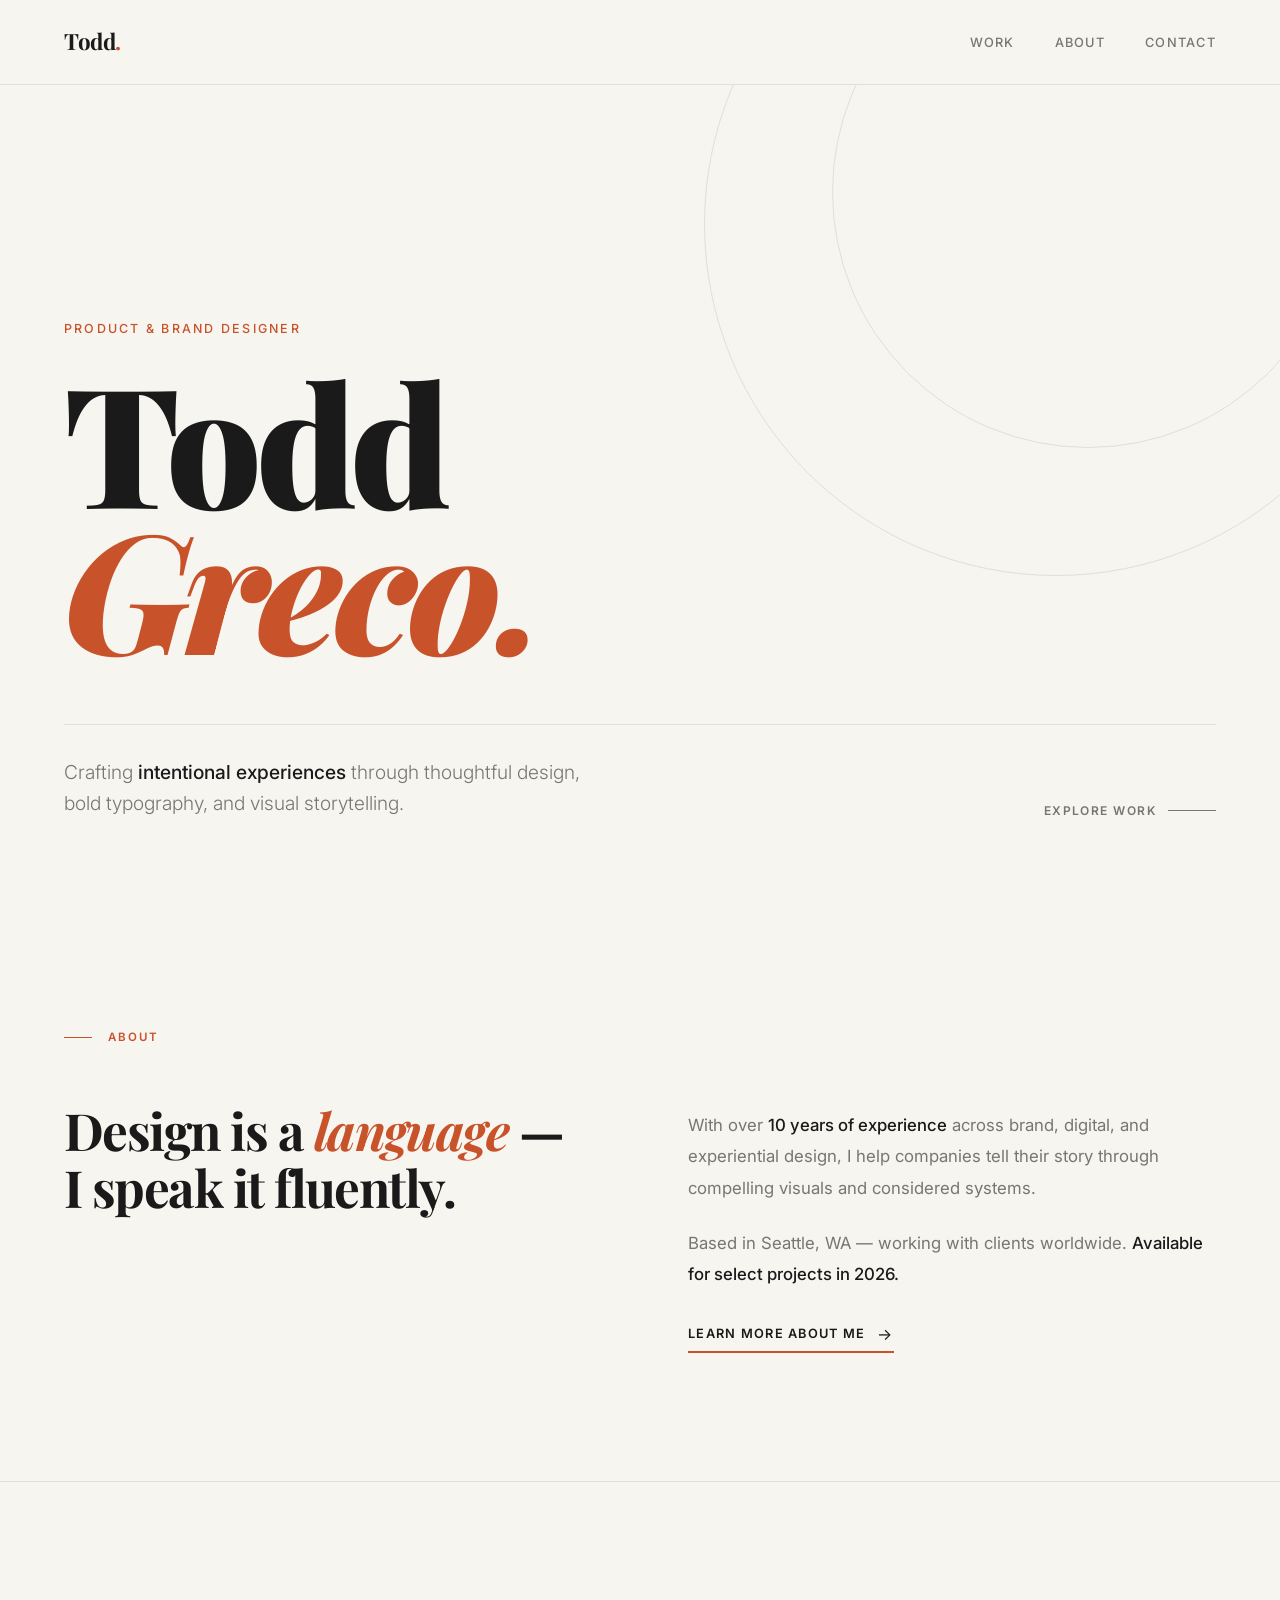
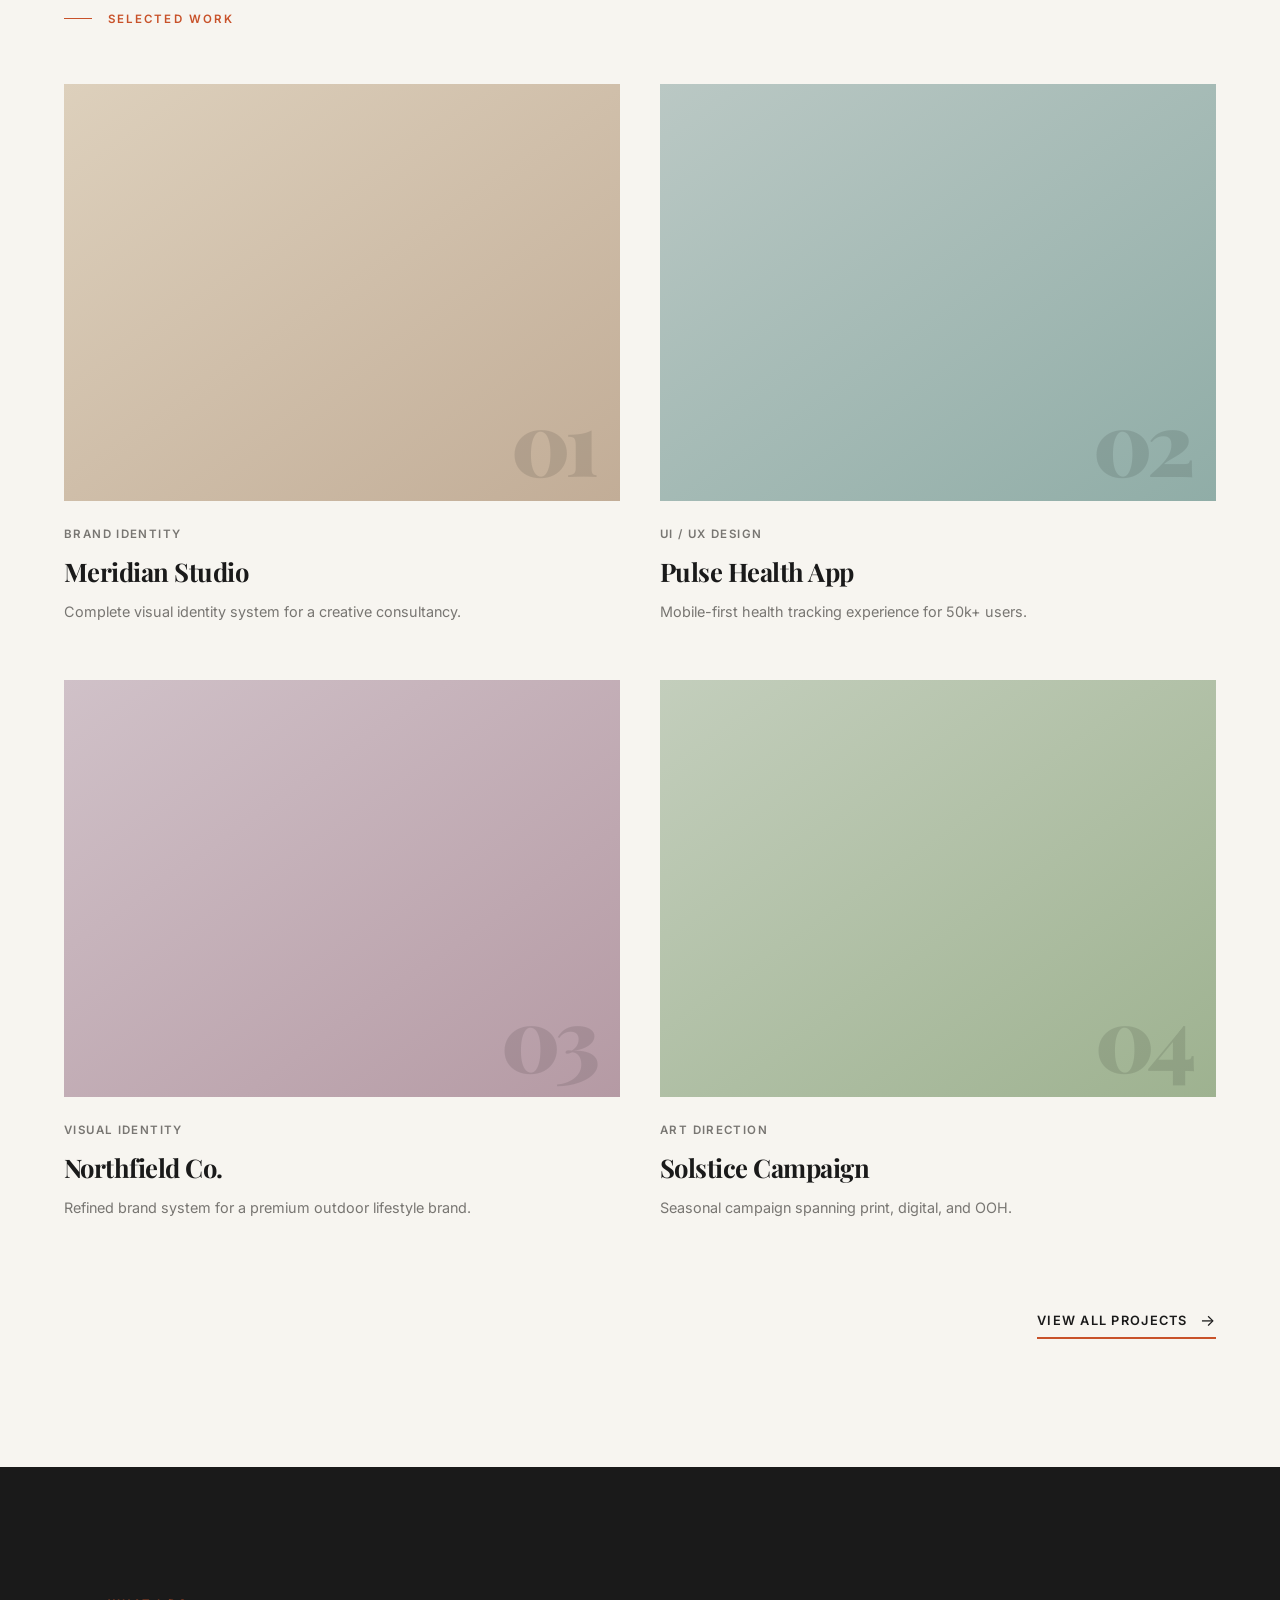
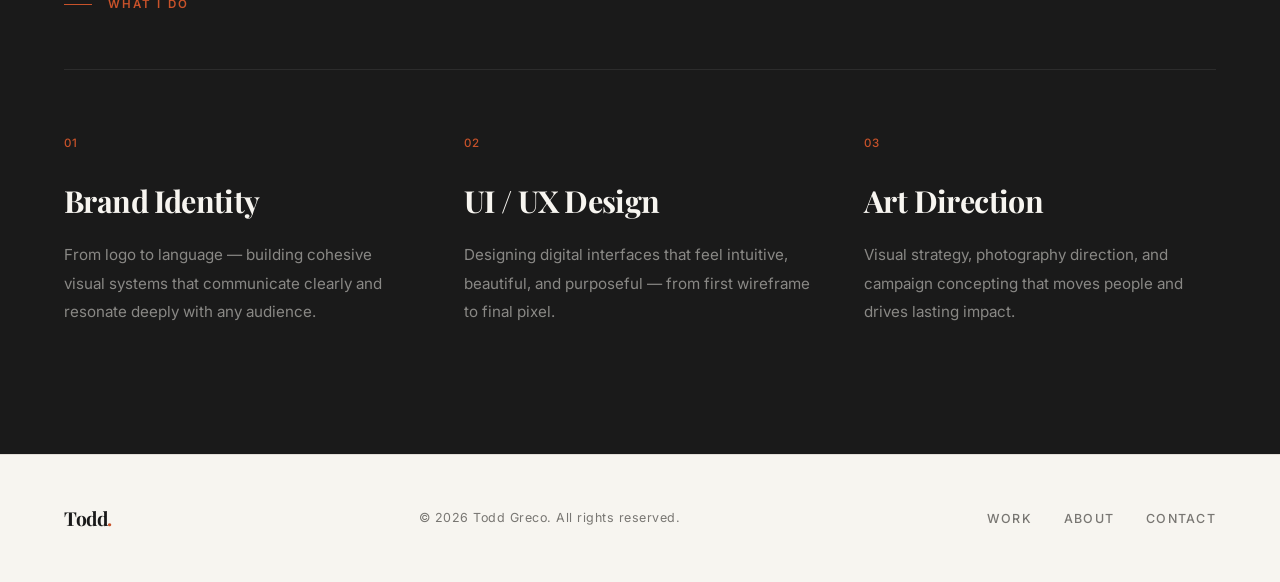
==== index.html @ afa42944 "first commit" ====
<!DOCTYPE html>
<html lang="en">
<head>
  <meta charset="UTF-8">
  <meta name="viewport" content="width=device-width, initial-scale=1.0">
  <title>Todd Greco — Designer</title>
  <link rel="preconnect" href="https://fonts.googleapis.com">
  <link rel="preconnect" href="https://fonts.gstatic.com" crossorigin>
  <link href="https://fonts.googleapis.com/css2?family=Playfair+Display:ital,wght@0,400;0,700;0,900;1,400;1,700&family=Inter:wght@300;400;500;600&display=swap" rel="stylesheet">
  <link rel="stylesheet" href="css/styles.css">
</head>
<body>

  <!-- Navigation -->
  <nav>
    <a href="index.html" class="nav-logo">Todd<span>.</span></a>
    <ul class="nav-links">
      <li><a href="pages/work.html">Work</a></li>
      <li><a href="pages/about.html">About</a></li>
      <li><a href="pages/contact.html">Contact</a></li>
    </ul>
  </nav>

  <!-- Hero -->
  <section class="hero">
    <div class="hero-deco"></div>
    <div class="hero-deco-inner"></div>
    <div class="hero-eyebrow">Product &amp; Brand Designer</div>
    <h1 class="hero-name">
      Todd
      <em>Greco.</em>
    </h1>
    <div class="hero-bottom">
      <p class="hero-tagline">
        Crafting <strong>intentional experiences</strong> through
        thoughtful design, bold typography, and visual storytelling.
      </p>
      <a href="#work" class="hero-scroll">Explore work</a>
    </div>
  </section>

  <!-- About Teaser -->
  <section>
    <span class="section-label">About</span>
    <div class="intro-section">
      <h2 class="intro-heading">
        Design is a <em>language</em> —<br>I speak it fluently.
      </h2>
      <div class="intro-body">
        <p>
          With over <strong>10 years of experience</strong> across brand, digital, and
          experiential design, I help companies tell their story through compelling
          visuals and considered systems.
        </p>
        <p>
          Based in Seattle, WA — working with clients worldwide.
          <strong>Available for select projects in 2026.</strong>
        </p>
        <a href="pages/about.html" class="btn">Learn more about me</a>
      </div>
    </div>
  </section>

  <!-- Selected Work -->
  <section id="work" class="work-section">
    <span class="section-label">Selected Work</span>
    <div class="work-grid">

      <a href="pages/work.html" class="work-card">
        <div class="work-card-image img-1">
          <span class="card-num">01</span>
        </div>
        <div class="work-card-label">Brand Identity</div>
        <h3 class="work-card-title">Meridian Studio</h3>
        <p class="work-card-desc">Complete visual identity system for a creative consultancy.</p>
      </a>

      <a href="pages/work.html" class="work-card">
        <div class="work-card-image img-2">
          <span class="card-num">02</span>
        </div>
        <div class="work-card-label">UI / UX Design</div>
        <h3 class="work-card-title">Pulse Health App</h3>
        <p class="work-card-desc">Mobile-first health tracking experience for 50k+ users.</p>
      </a>

      <a href="pages/work.html" class="work-card">
        <div class="work-card-image img-3">
          <span class="card-num">03</span>
        </div>
        <div class="work-card-label">Visual Identity</div>
        <h3 class="work-card-title">Northfield Co.</h3>
        <p class="work-card-desc">Refined brand system for a premium outdoor lifestyle brand.</p>
      </a>

      <a href="pages/work.html" class="work-card">
        <div class="work-card-image img-4">
          <span class="card-num">04</span>
        </div>
        <div class="work-card-label">Art Direction</div>
        <h3 class="work-card-title">Solstice Campaign</h3>
        <p class="work-card-desc">Seasonal campaign spanning print, digital, and OOH.</p>
      </a>

    </div>
    <div class="work-footer">
      <a href="pages/work.html" class="btn">View all projects</a>
    </div>
  </section>

  <!-- Services -->
  <section class="services-section">
    <span class="section-label">What I Do</span>
    <div class="services-grid">

      <div>
        <div class="service-number">01</div>
        <h3 class="service-title">Brand Identity</h3>
        <p class="service-desc">
          From logo to language — building cohesive visual systems
          that communicate clearly and resonate deeply with any audience.
        </p>
      </div>

      <div>
        <div class="service-number">02</div>
        <h3 class="service-title">UI / UX Design</h3>
        <p class="service-desc">
          Designing digital interfaces that feel intuitive, beautiful,
          and purposeful — from first wireframe to final pixel.
        </p>
      </div>

      <div>
        <div class="service-number">03</div>
        <h3 class="service-title">Art Direction</h3>
        <p class="service-desc">
          Visual strategy, photography direction, and campaign concepting
          that moves people and drives lasting impact.
        </p>
      </div>

    </div>
  </section>

  <!-- Footer -->
  <footer>
    <a href="index.html" class="footer-logo">Todd<span>.</span></a>
    <p class="footer-copy">© 2026 Todd Greco. All rights reserved.</p>
    <ul class="footer-links">
      <li><a href="pages/work.html">Work</a></li>
      <li><a href="pages/about.html">About</a></li>
      <li><a href="pages/contact.html">Contact</a></li>
    </ul>
  </footer>

</body>
</html>
---- css/styles.css ----
@import url('https://fonts.googleapis.com/css2?family=Playfair+Display:ital,wght@0,400;0,700;0,900;1,400;1,700&family=Inter:wght@300;400;500;600&display=swap');

/* ─── Variables ──────────────────────────────────────── */
:root {
  --bg:      #F7F5F0;
  --text:    #1A1A1A;
  --accent:  #C8522A;
  --muted:   #787672;
  --border:  #E2DED8;
  --surface: #EDECEA;
}

/* ─── Reset ──────────────────────────────────────────── */
*, *::before, *::after { box-sizing: border-box; margin: 0; padding: 0; }

html { font-size: 16px; scroll-behavior: smooth; }

body {
  background-color: var(--bg);
  color: var(--text);
  font-family: 'Inter', sans-serif;
  font-weight: 400;
  line-height: 1.6;
  -webkit-font-smoothing: antialiased;
}

a { transition: color 0.2s ease; }
img { display: block; max-width: 100%; }

/* ─── Navigation ─────────────────────────────────────── */
nav {
  position: fixed;
  top: 0; left: 0; right: 0;
  z-index: 100;
  display: flex;
  justify-content: space-between;
  align-items: center;
  padding: 1.5rem 4rem;
  background-color: var(--bg);
  border-bottom: 1px solid var(--border);
}

.nav-logo {
  font-family: 'Playfair Display', serif;
  font-size: 1.4rem;
  font-weight: 700;
  color: var(--text);
  text-decoration: none;
  letter-spacing: -0.02em;
}
.nav-logo span { color: var(--accent); }

.nav-links {
  display: flex;
  gap: 2.5rem;
  list-style: none;
}
.nav-links a {
  font-size: 0.8rem;
  font-weight: 500;
  letter-spacing: 0.1em;
  text-transform: uppercase;
  color: var(--muted);
  text-decoration: none;
}
.nav-links a:hover,
.nav-links a.active { color: var(--accent); }

/* ─── Hero ───────────────────────────────────────────── */
.hero {
  min-height: 100vh;
  display: flex;
  flex-direction: column;
  justify-content: flex-end;
  padding: 10rem 4rem 5rem;
  position: relative;
  overflow: hidden;
}

.hero-deco {
  position: absolute;
  top: -10vw;
  right: -10vw;
  width: 55vw;
  height: 55vw;
  border-radius: 50%;
  border: 1px solid var(--border);
  pointer-events: none;
  z-index: 0;
}
.hero-deco-inner {
  position: absolute;
  top: -5vw;
  right: -5vw;
  width: 40vw;
  height: 40vw;
  border-radius: 50%;
  border: 1px solid var(--border);
  pointer-events: none;
  z-index: 0;
}

.hero > *:not(.hero-deco):not(.hero-deco-inner) { position: relative; z-index: 1; }

.hero-eyebrow {
  font-size: 0.78rem;
  font-weight: 500;
  letter-spacing: 0.18em;
  text-transform: uppercase;
  color: var(--accent);
  margin-bottom: 1.75rem;
}

.hero-name {
  font-family: 'Playfair Display', serif;
  font-size: clamp(5.5rem, 13vw, 15rem);
  font-weight: 900;
  line-height: 0.88;
  letter-spacing: -0.04em;
  color: var(--text);
  margin-bottom: 4rem;
}
.hero-name em {
  font-style: italic;
  color: var(--accent);
  display: block;
}

.hero-bottom {
  display: flex;
  justify-content: space-between;
  align-items: flex-end;
  border-top: 1px solid var(--border);
  padding-top: 2rem;
  gap: 2rem;
}

.hero-tagline {
  font-size: clamp(0.95rem, 1.5vw, 1.2rem);
  font-weight: 300;
  max-width: 44ch;
  line-height: 1.65;
  color: var(--muted);
}
.hero-tagline strong { color: var(--text); font-weight: 500; }

.hero-scroll {
  font-size: 0.75rem;
  font-weight: 600;
  letter-spacing: 0.12em;
  text-transform: uppercase;
  color: var(--muted);
  text-decoration: none;
  display: flex;
  align-items: center;
  gap: 0.75rem;
  white-space: nowrap;
  flex-shrink: 0;
}
.hero-scroll::after {
  content: '';
  display: block;
  width: 48px;
  height: 1px;
  background-color: var(--muted);
}
.hero-scroll:hover { color: var(--accent); }
.hero-scroll:hover::after { background-color: var(--accent); }

/* ─── Shared Section Styles ──────────────────────────── */
section { padding: 8rem 4rem; }

.section-label {
  font-size: 0.72rem;
  font-weight: 600;
  letter-spacing: 0.18em;
  text-transform: uppercase;
  color: var(--accent);
  margin-bottom: 3.5rem;
  display: flex;
  align-items: center;
  gap: 1rem;
}
.section-label::before {
  content: '';
  display: block;
  width: 28px;
  height: 1px;
  background-color: var(--accent);
}

/* ─── Intro (Home) ───────────────────────────────────── */
.intro-section {
  display: grid;
  grid-template-columns: 1fr 1fr;
  gap: 6rem;
  align-items: start;
}

.intro-heading {
  font-family: 'Playfair Display', serif;
  font-size: clamp(2.2rem, 4vw, 4rem);
  font-weight: 700;
  line-height: 1.1;
  letter-spacing: -0.03em;
}
.intro-heading em { font-style: italic; color: var(--accent); }

.intro-body { padding-top: 0.5rem; }

.intro-body p {
  font-size: 1.05rem;
  line-height: 1.85;
  color: var(--muted);
  margin-bottom: 1.5rem;
}
.intro-body p strong { color: var(--text); font-weight: 500; }

/* ─── CTA Button ─────────────────────────────────────── */
.btn {
  display: inline-flex;
  align-items: center;
  gap: 0.75rem;
  font-size: 0.8rem;
  font-weight: 600;
  letter-spacing: 0.1em;
  text-transform: uppercase;
  text-decoration: none;
  color: var(--text);
  border-bottom: 2px solid var(--accent);
  padding-bottom: 0.2rem;
  margin-top: 0.5rem;
}
.btn::after { content: '→'; font-size: 1rem; font-weight: 400; }
.btn:hover { color: var(--accent); }

.btn-light {
  display: inline-flex;
  align-items: center;
  gap: 0.75rem;
  font-size: 0.8rem;
  font-weight: 600;
  letter-spacing: 0.1em;
  text-transform: uppercase;
  text-decoration: none;
  color: var(--bg);
  border-bottom: 2px solid var(--accent);
  padding-bottom: 0.2rem;
  margin-top: 0.5rem;
}
.btn-light::after { content: '→'; font-size: 1rem; font-weight: 400; }
.btn-light:hover { color: var(--accent); }

/* ─── Work Grid (Home) ───────────────────────────────── */
.work-section { border-top: 1px solid var(--border); }

.work-grid {
  display: grid;
  grid-template-columns: repeat(2, 1fr);
  gap: 3.5rem 2.5rem;
  margin-top: 0;
}

.work-card {
  text-decoration: none;
  color: inherit;
  display: block;
}

.work-card-image {
  aspect-ratio: 4/3;
  overflow: hidden;
  margin-bottom: 1.5rem;
  position: relative;
}
.work-card-image::after {
  content: '';
  position: absolute;
  inset: 0;
  background: var(--text);
  opacity: 0;
  transition: opacity 0.3s ease;
}
.work-card:hover .work-card-image::after { opacity: 0.07; }

.work-card-label {
  font-size: 0.72rem;
  font-weight: 600;
  letter-spacing: 0.12em;
  text-transform: uppercase;
  color: var(--muted);
  margin-bottom: 0.5rem;
}

.work-card-title {
  font-family: 'Playfair Display', serif;
  font-size: 1.6rem;
  font-weight: 700;
  letter-spacing: -0.02em;
  margin-bottom: 0.5rem;
  transition: color 0.2s ease;
}
.work-card:hover .work-card-title { color: var(--accent); }

.work-card-desc {
  font-size: 0.9rem;
  color: var(--muted);
  line-height: 1.65;
}

.work-footer {
  margin-top: 5rem;
  display: flex;
  justify-content: flex-end;
}

/* ─── Services (Home) ────────────────────────────────── */
.services-section {
  background-color: var(--text);
  color: var(--bg);
}
.services-section .section-label { color: var(--accent); }
.services-section .section-label::before { background-color: var(--accent); }

.services-grid {
  display: grid;
  grid-template-columns: repeat(3, 1fr);
  gap: 3rem;
  border-top: 1px solid rgba(255,255,255,0.08);
  padding-top: 4rem;
  margin-top: 0;
}

.service-number {
  font-size: 0.72rem;
  font-weight: 500;
  letter-spacing: 0.12em;
  color: var(--accent);
  margin-bottom: 1.5rem;
}

.service-title {
  font-family: 'Playfair Display', serif;
  font-size: 1.9rem;
  font-weight: 700;
  letter-spacing: -0.02em;
  margin-bottom: 1rem;
  color: var(--bg);
}

.service-desc {
  font-size: 0.95rem;
  line-height: 1.85;
  color: rgba(247, 245, 240, 0.5);
}

/* ─── Footer ─────────────────────────────────────────── */
footer {
  padding: 3rem 4rem;
  border-top: 1px solid var(--border);
  display: flex;
  justify-content: space-between;
  align-items: center;
  gap: 2rem;
}

.footer-logo {
  font-family: 'Playfair Display', serif;
  font-size: 1.2rem;
  font-weight: 700;
  color: var(--text);
  text-decoration: none;
  letter-spacing: -0.02em;
}
.footer-logo span { color: var(--accent); }

.footer-copy {
  font-size: 0.78rem;
  color: var(--muted);
  letter-spacing: 0.04em;
}

.footer-links {
  display: flex;
  gap: 2rem;
  list-style: none;
}
.footer-links a {
  font-size: 0.78rem;
  font-weight: 500;
  letter-spacing: 0.1em;
  text-transform: uppercase;
  color: var(--muted);
  text-decoration: none;
}
.footer-links a:hover { color: var(--accent); }

/* ─── Project Card Images ────────────────────────────── */
.card-num {
  position: absolute;
  bottom: 1rem;
  right: 1.5rem;
  font-family: 'Playfair Display', serif;
  font-size: 5.5rem;
  font-weight: 900;
  line-height: 1;
  color: rgba(0,0,0,0.10);
  letter-spacing: -0.05em;
  user-select: none;
  z-index: 1;
}

.img-1 { background: linear-gradient(145deg, #DDD0BC 0%, #C2AD97 100%); }
.img-2 { background: linear-gradient(145deg, #BAC8C4 0%, #90ADA7 100%); }
.img-3 { background: linear-gradient(145deg, #D0C1C8 0%, #B59AA4 100%); }
.img-4 { background: linear-gradient(145deg, #C3CEBC 0%, #9EB290 100%); }
.img-5 { background: linear-gradient(145deg, #D0BEB4 0%, #B49B8E 100%); }
.img-6 { background: linear-gradient(145deg, #B9C4CF 0%, #8EA0B3 100%); }

/* ─── Page Header (inner pages) ──────────────────────── */
.page-header {
  padding: 12rem 4rem 5rem;
  border-bottom: 1px solid var(--border);
}

.page-eyebrow {
  font-size: 0.78rem;
  font-weight: 500;
  letter-spacing: 0.18em;
  text-transform: uppercase;
  color: var(--accent);
  margin-bottom: 1.75rem;
}

.page-title {
  font-family: 'Playfair Display', serif;
  font-size: clamp(3.5rem, 8vw, 9rem);
  font-weight: 900;
  line-height: 0.92;
  letter-spacing: -0.04em;
}
.page-title em { font-style: italic; color: var(--accent); display: block; }

/* ─── Work Page ──────────────────────────────────────── */
.full-work-section { padding: 6rem 4rem; }

.full-work-grid {
  display: grid;
  grid-template-columns: repeat(2, 1fr);
  gap: 5rem 3rem;
}

.project-card {
  text-decoration: none;
  color: inherit;
  display: block;
}

.project-card-image {
  aspect-ratio: 16/10;
  overflow: hidden;
  margin-bottom: 2rem;
  position: relative;
}
.project-card-image::after {
  content: '';
  position: absolute;
  inset: 0;
  background: var(--text);
  opacity: 0;
  transition: opacity 0.3s ease;
}
.project-card:hover .project-card-image::after { opacity: 0.07; }

.project-meta {
  display: flex;
  justify-content: space-between;
  align-items: baseline;
  margin-bottom: 0.6rem;
}
.project-category {
  font-size: 0.72rem;
  font-weight: 600;
  letter-spacing: 0.12em;
  text-transform: uppercase;
  color: var(--muted);
}
.project-year {
  font-size: 0.78rem;
  color: var(--muted);
}
.project-title {
  font-family: 'Playfair Display', serif;
  font-size: 1.9rem;
  font-weight: 700;
  letter-spacing: -0.02em;
  margin-bottom: 0.75rem;
  transition: color 0.2s ease;
}
.project-card:hover .project-title { color: var(--accent); }

.project-desc {
  font-size: 0.95rem;
  color: var(--muted);
  line-height: 1.75;
}

/* ─── About Page ─────────────────────────────────────── */
.about-hero {
  padding: 12rem 4rem 6rem;
  display: grid;
  grid-template-columns: 1fr 1fr;
  gap: 8rem;
  align-items: end;
  border-bottom: 1px solid var(--border);
}

.about-title {
  font-family: 'Playfair Display', serif;
  font-size: clamp(3rem, 6.5vw, 7.5rem);
  font-weight: 900;
  line-height: 0.92;
  letter-spacing: -0.04em;
}
.about-title em { font-style: italic; color: var(--accent); display: block; }

.about-intro {
  font-size: 1.15rem;
  line-height: 1.85;
  color: var(--muted);
}
.about-intro strong { color: var(--text); font-weight: 500; }

.about-body {
  padding: 6rem 4rem;
  display: grid;
  grid-template-columns: 1fr 2fr;
  gap: 8rem;
  align-items: start;
  border-bottom: 1px solid var(--border);
}

.about-body-sticky {
  position: sticky;
  top: 120px;
}
.about-body-sub {
  font-size: 0.72rem;
  font-weight: 600;
  letter-spacing: 0.18em;
  text-transform: uppercase;
  color: var(--accent);
  margin-bottom: 1rem;
  display: flex;
  align-items: center;
  gap: 0.75rem;
}
.about-body-sub::before {
  content: '';
  display: block;
  width: 20px;
  height: 1px;
  background-color: var(--accent);
}
.about-body-heading {
  font-family: 'Playfair Display', serif;
  font-size: 2rem;
  font-weight: 700;
  letter-spacing: -0.02em;
  line-height: 1.2;
}

.about-text p {
  font-size: 1.05rem;
  line-height: 1.95;
  color: var(--muted);
  margin-bottom: 1.5rem;
}
.about-text p strong { color: var(--text); font-weight: 500; }

.about-text blockquote {
  font-family: 'Playfair Display', serif;
  font-style: italic;
  font-size: 1.75rem;
  line-height: 1.45;
  color: var(--text);
  border-left: 3px solid var(--accent);
  padding-left: 2rem;
  margin: 3rem 0;
  letter-spacing: -0.02em;
}

/* ─── Skills ─────────────────────────────────────────── */
.skills-section {
  padding: 6rem 4rem;
  background-color: var(--surface);
}

.skills-grid {
  display: grid;
  grid-template-columns: repeat(4, 1fr);
  gap: 3rem;
  margin-top: 3.5rem;
}

.skill-item { border-top: 2px solid var(--accent); padding-top: 1.5rem; }

.skill-category {
  font-size: 0.72rem;
  font-weight: 600;
  letter-spacing: 0.12em;
  text-transform: uppercase;
  color: var(--accent);
  margin-bottom: 1.25rem;
}

.skill-list { list-style: none; }
.skill-list li {
  font-size: 0.92rem;
  color: var(--muted);
  padding: 0.45rem 0;
  border-bottom: 1px solid var(--border);
}
.skill-list li:last-child { border-bottom: none; }

/* ─── Contact Page ───────────────────────────────────── */
.contact-hero {
  padding: 12rem 4rem 6rem;
  border-bottom: 1px solid var(--border);
}

.contact-title {
  font-family: 'Playfair Display', serif;
  font-size: clamp(4rem, 10vw, 12rem);
  font-weight: 900;
  line-height: 0.88;
  letter-spacing: -0.04em;
  margin-bottom: 4rem;
}
.contact-title em { font-style: italic; color: var(--accent); display: block; }

.contact-sub {
  font-size: 1.15rem;
  color: var(--muted);
  max-width: 52ch;
  line-height: 1.75;
}

.contact-body {
  padding: 6rem 4rem;
  display: grid;
  grid-template-columns: 1fr 1fr;
  gap: 6rem;
  align-items: start;
}

.contact-info h3 {
  font-family: 'Playfair Display', serif;
  font-size: 1.6rem;
  font-weight: 700;
  letter-spacing: -0.02em;
  margin-bottom: 2.5rem;
}

.contact-list { list-style: none; }
.contact-list li {
  padding: 1.5rem 0;
  border-bottom: 1px solid var(--border);
  display: flex;
  justify-content: space-between;
  align-items: center;
}
.contact-list li:first-child { border-top: 1px solid var(--border); }

.contact-list-label {
  font-size: 0.72rem;
  font-weight: 600;
  letter-spacing: 0.12em;
  text-transform: uppercase;
  color: var(--muted);
}

.contact-list-value {
  font-size: 1rem;
  color: var(--text);
  text-decoration: none;
  font-weight: 500;
}
.contact-list-value:hover { color: var(--accent); }

.contact-cta {
  padding: 3.5rem;
  background-color: var(--text);
  color: var(--bg);
}
.contact-cta h3 {
  font-family: 'Playfair Display', serif;
  font-size: 2.4rem;
  font-weight: 700;
  letter-spacing: -0.03em;
  line-height: 1.1;
  margin-bottom: 1.25rem;
}
.contact-cta p {
  font-size: 0.95rem;
  line-height: 1.85;
  color: rgba(247, 245, 240, 0.5);
  margin-bottom: 2.5rem;
}
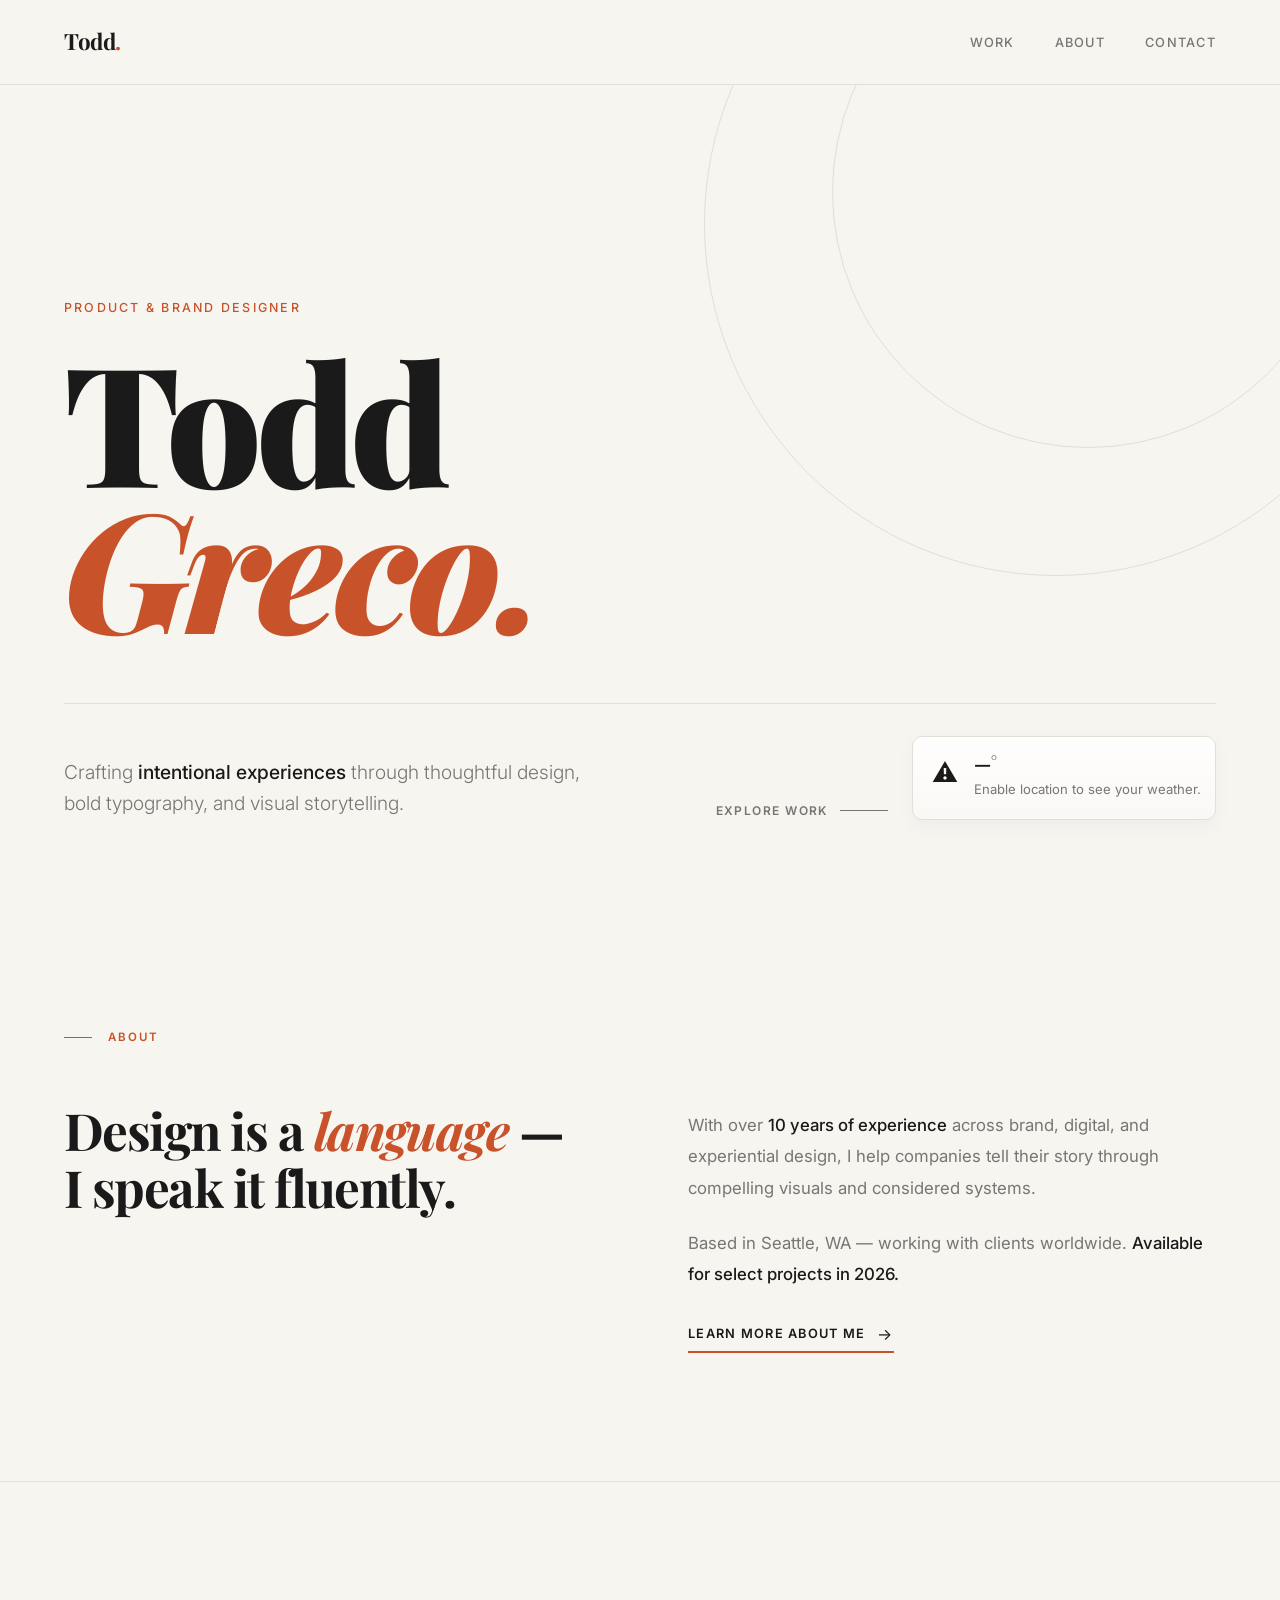
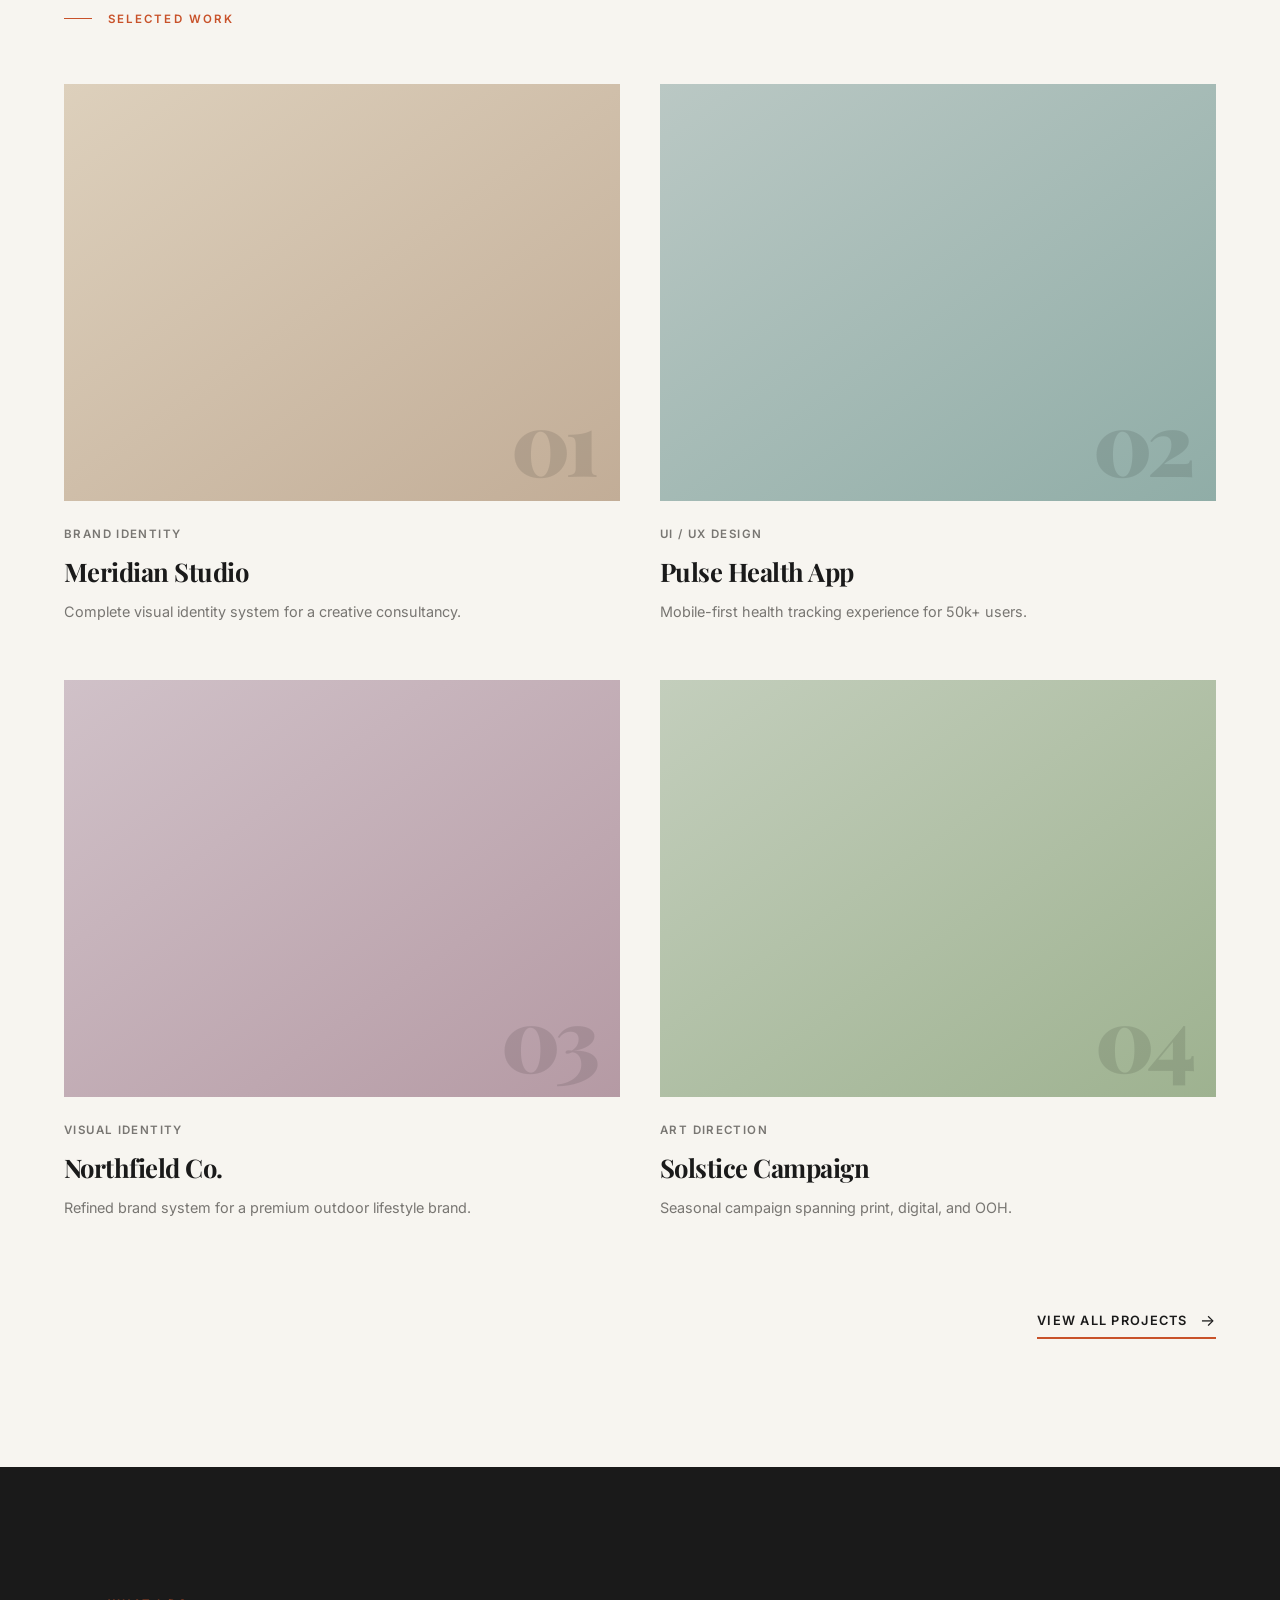
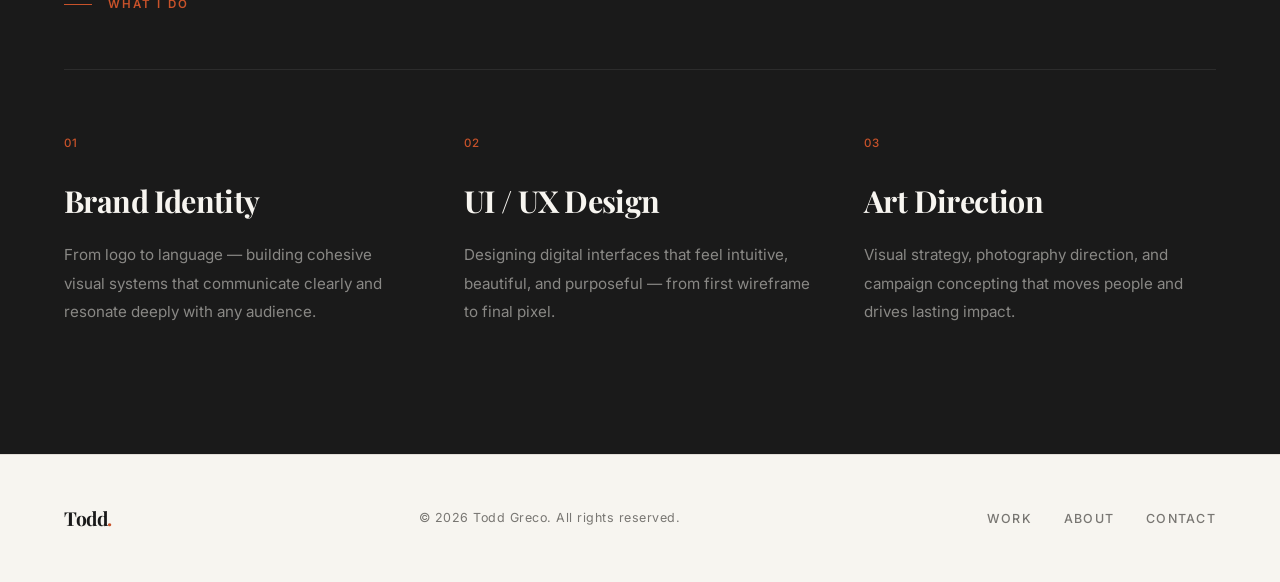
==== commit bf08ec9f: "Add weather widget with geolocation and current weather display" ====
--- a/index.html
+++ b/index.html
@@ -8,6 +8,30 @@
   <link rel="preconnect" href="https://fonts.gstatic.com" crossorigin>
   <link href="https://fonts.googleapis.com/css2?family=Playfair+Display:ital,wght@0,400;0,700;0,900;1,400;1,700&family=Inter:wght@300;400;500;600&display=swap" rel="stylesheet">
   <link rel="stylesheet" href="css/styles.css">
+  <style>
+  /* Weather widget — scoped styles to match site */
+  .weather-card {
+    background: linear-gradient(180deg, rgba(255,255,255,0.95), rgba(250,249,246,0.95));
+    border: 1px solid var(--border);
+    padding: 0.7rem 0.9rem;
+    border-radius: 10px;
+    min-width: 120px;
+    color: var(--text);
+    box-shadow: 0 6px 18px rgba(26,26,26,0.04);
+    display: flex;
+    flex-direction: column;
+    gap: 0.5rem;
+    font-size: 0.9rem;
+  }
+  .weather-main { display:flex; gap:0.65rem; align-items:center; }
+  .weather-emoji { font-size:1.6rem; width:36px; text-align:center; }
+  .weather-temp { font-family: 'Playfair Display', serif; font-size:1.2rem; font-weight:700; }
+  .weather-conds { color:var(--muted); font-size:0.82rem; }
+  .weather-location { color:var(--muted); font-size:0.72rem; letter-spacing:0.02em; }
+  @media (max-width:720px){
+    .weather-card{ display:none; }
+  }
+  </style>
 </head>
 <body>
 
@@ -35,7 +59,21 @@
         Crafting <strong>intentional experiences</strong> through
         thoughtful design, bold typography, and visual storytelling.
       </p>
-      <a href="#work" class="hero-scroll">Explore work</a>
+      <div style="display:flex;align-items:flex-end;gap:1.5rem;">
+        <a href="#work" class="hero-scroll">Explore work</a>
+
+        <!-- Weather widget -->
+        <div id="weather-widget" class="weather-card" aria-live="polite">
+          <div class="weather-main">
+            <div class="weather-emoji" aria-hidden="true">—</div>
+            <div>
+              <div class="weather-temp">—°</div>
+              <div class="weather-conds">Loading…</div>
+            </div>
+          </div>
+          <div class="weather-location">Detecting location…</div>
+        </div>
+      </div>
     </div>
   </section>
 
@@ -154,5 +192,85 @@
     </ul>
   </footer>
 
+  <script>
+  // Weather widget: geolocation -> Open-Meteo current weather + reverse geocode
+  (function(){
+    const el = document.getElementById('weather-widget');
+    if(!el) return;
+
+    const emojiFor = (code) => {
+      // Open-Meteo weathercode mapping (simplified)
+      if(code === 0) return '☀️';
+      if(code === 1 || code === 2) return '⛅';
+      if(code === 3) return '☁️';
+      if([45,48].includes(code)) return '🌫️';
+      if((code>=51 && code<=67) || (code>=80 && code<=82)) return '🌧️';
+      if(code>=71 && code<=77) return '❄️';
+      if(code>=95) return '⛈️';
+      return '❓';
+    };
+
+    const setLoading = (text)=>{
+      el.querySelector('.weather-conds').textContent = text;
+      el.querySelector('.weather-temp').textContent = '—°';
+      el.querySelector('.weather-emoji').textContent = '…';
+      el.querySelector('.weather-location').textContent = '';
+    }
+
+    const showError = (msg)=>{
+      el.querySelector('.weather-conds').textContent = msg;
+      el.querySelector('.weather-emoji').textContent = '⚠️';
+      el.querySelector('.weather-location').textContent = '';
+    }
+
+    const fetchWeather = async (lat, lon) => {
+      try{
+        const url = `https://api.open-meteo.com/v1/forecast?latitude=${lat}&longitude=${lon}&current_weather=true&temperature_unit=fahrenheit`;
+        const r = await fetch(url);
+        if(!r.ok) throw new Error('Weather fetch failed');
+        const data = await r.json();
+        if(!data.current_weather) throw new Error('No current weather');
+        const w = data.current_weather;
+        const emoji = emojiFor(w.weathercode);
+        el.querySelector('.weather-emoji').textContent = emoji;
+        el.querySelector('.weather-temp').textContent = `${Math.round(w.temperature)}°`;
+        el.querySelector('.weather-conds').textContent = `Feels like ${Math.round(w.temperature)}°`;
+      }catch(err){
+        showError('Unable to load weather');
+        console.error(err);
+      }
+    };
+
+    const reverseGeocode = async (lat, lon) => {
+      try{
+        const r = await fetch(`https://geocoding-api.open-meteo.com/v1/reverse?latitude=${lat}&longitude=${lon}&language=en&limit=1`);
+        if(!r.ok) return;
+        const j = await r.json();
+        const name = (j && j.results && j.results[0] && (j.results[0].name || j.results[0].locality || j.results[0].county)) || '';
+        if(name) el.querySelector('.weather-location').textContent = name;
+      }catch(e){ console.warn('reverse geocode', e); }
+    }
+
+    function locateAndUpdate(){
+      setLoading('Detecting…');
+      if(!navigator.geolocation){ showError('Geolocation unavailable'); return; }
+      navigator.geolocation.getCurrentPosition(async (pos)=>{
+        const lat = pos.coords.latitude.toFixed(4);
+        const lon = pos.coords.longitude.toFixed(4);
+        el.querySelector('.weather-location').textContent = `${lat}, ${lon}`;
+        await fetchWeather(lat, lon);
+        reverseGeocode(lat, lon);
+      }, (err)=>{
+        console.warn('geo err', err);
+        showError('Enable location to see your weather.');
+      }, {timeout:10000});
+    }
+
+    // init on DOM ready
+    if(document.readyState === 'loading') document.addEventListener('DOMContentLoaded', locateAndUpdate);
+    else locateAndUpdate();
+  })();
+  </script>
+
 </body>
 </html>
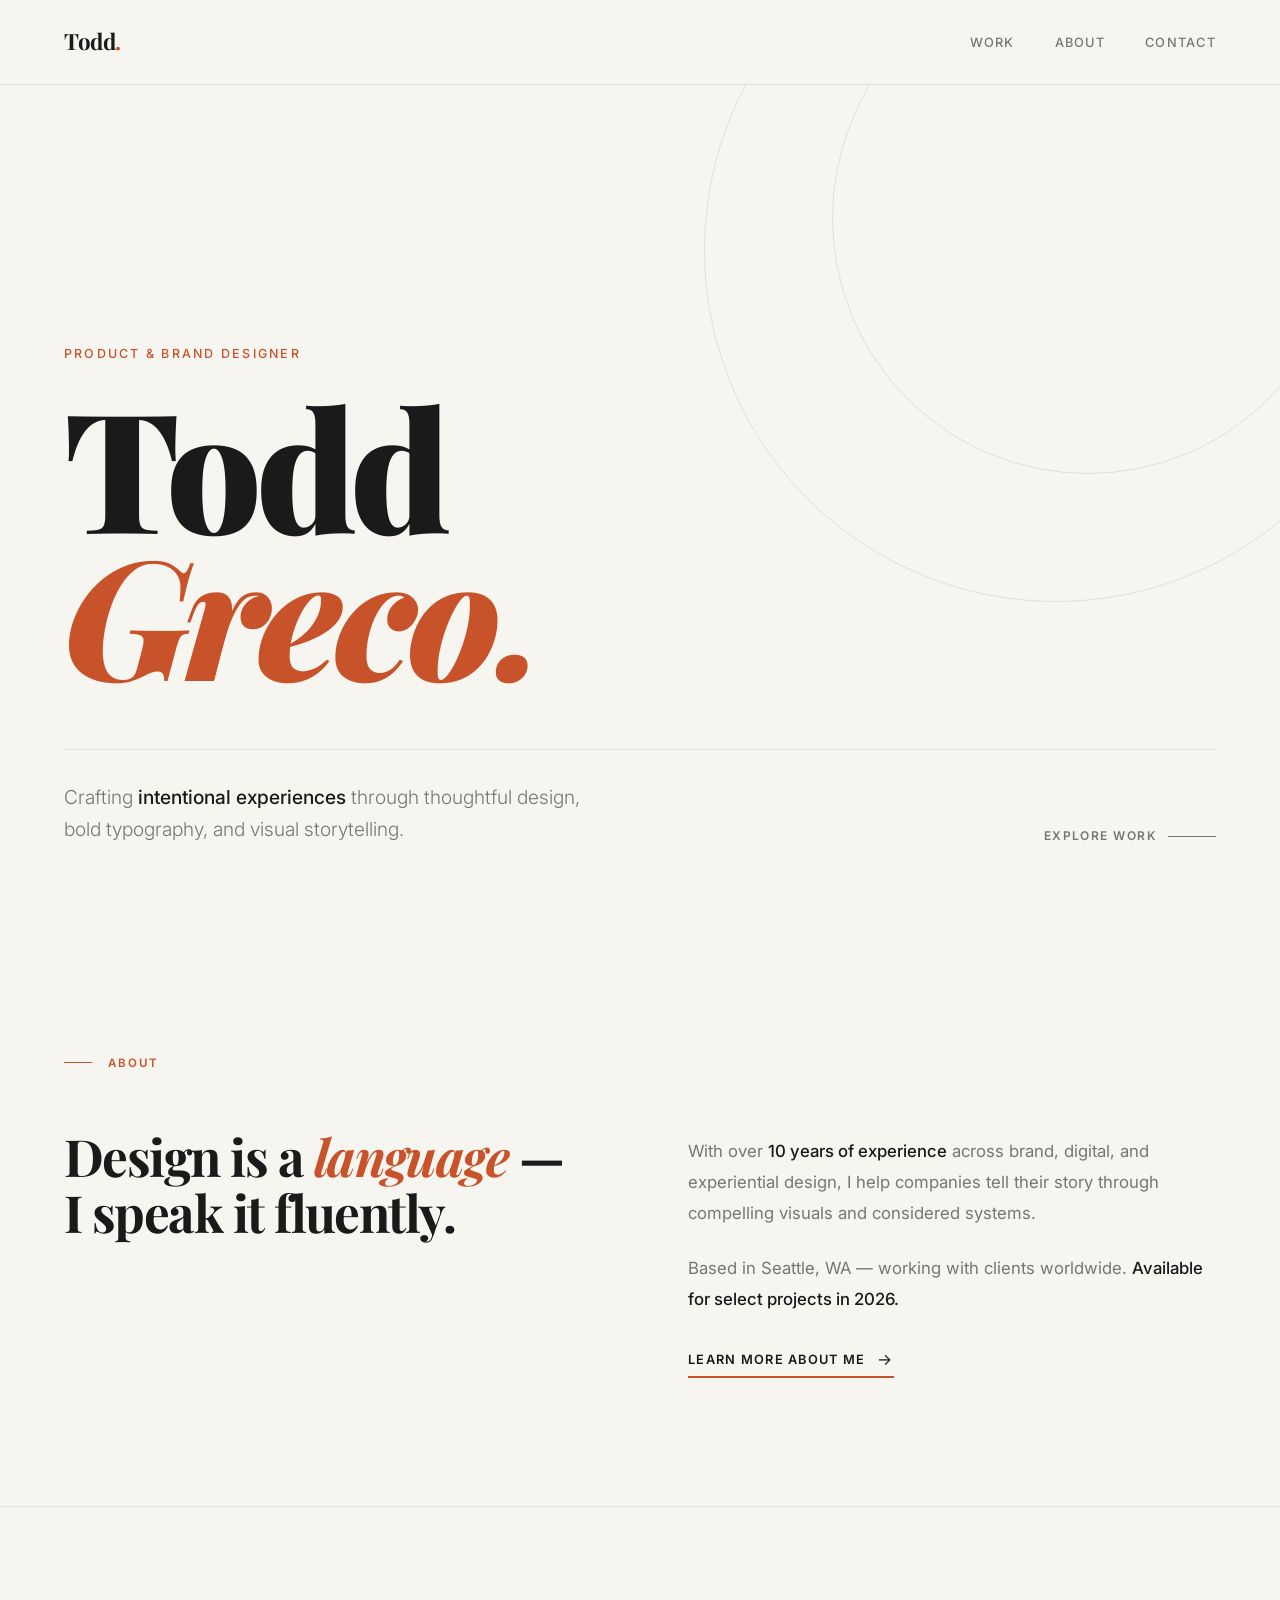
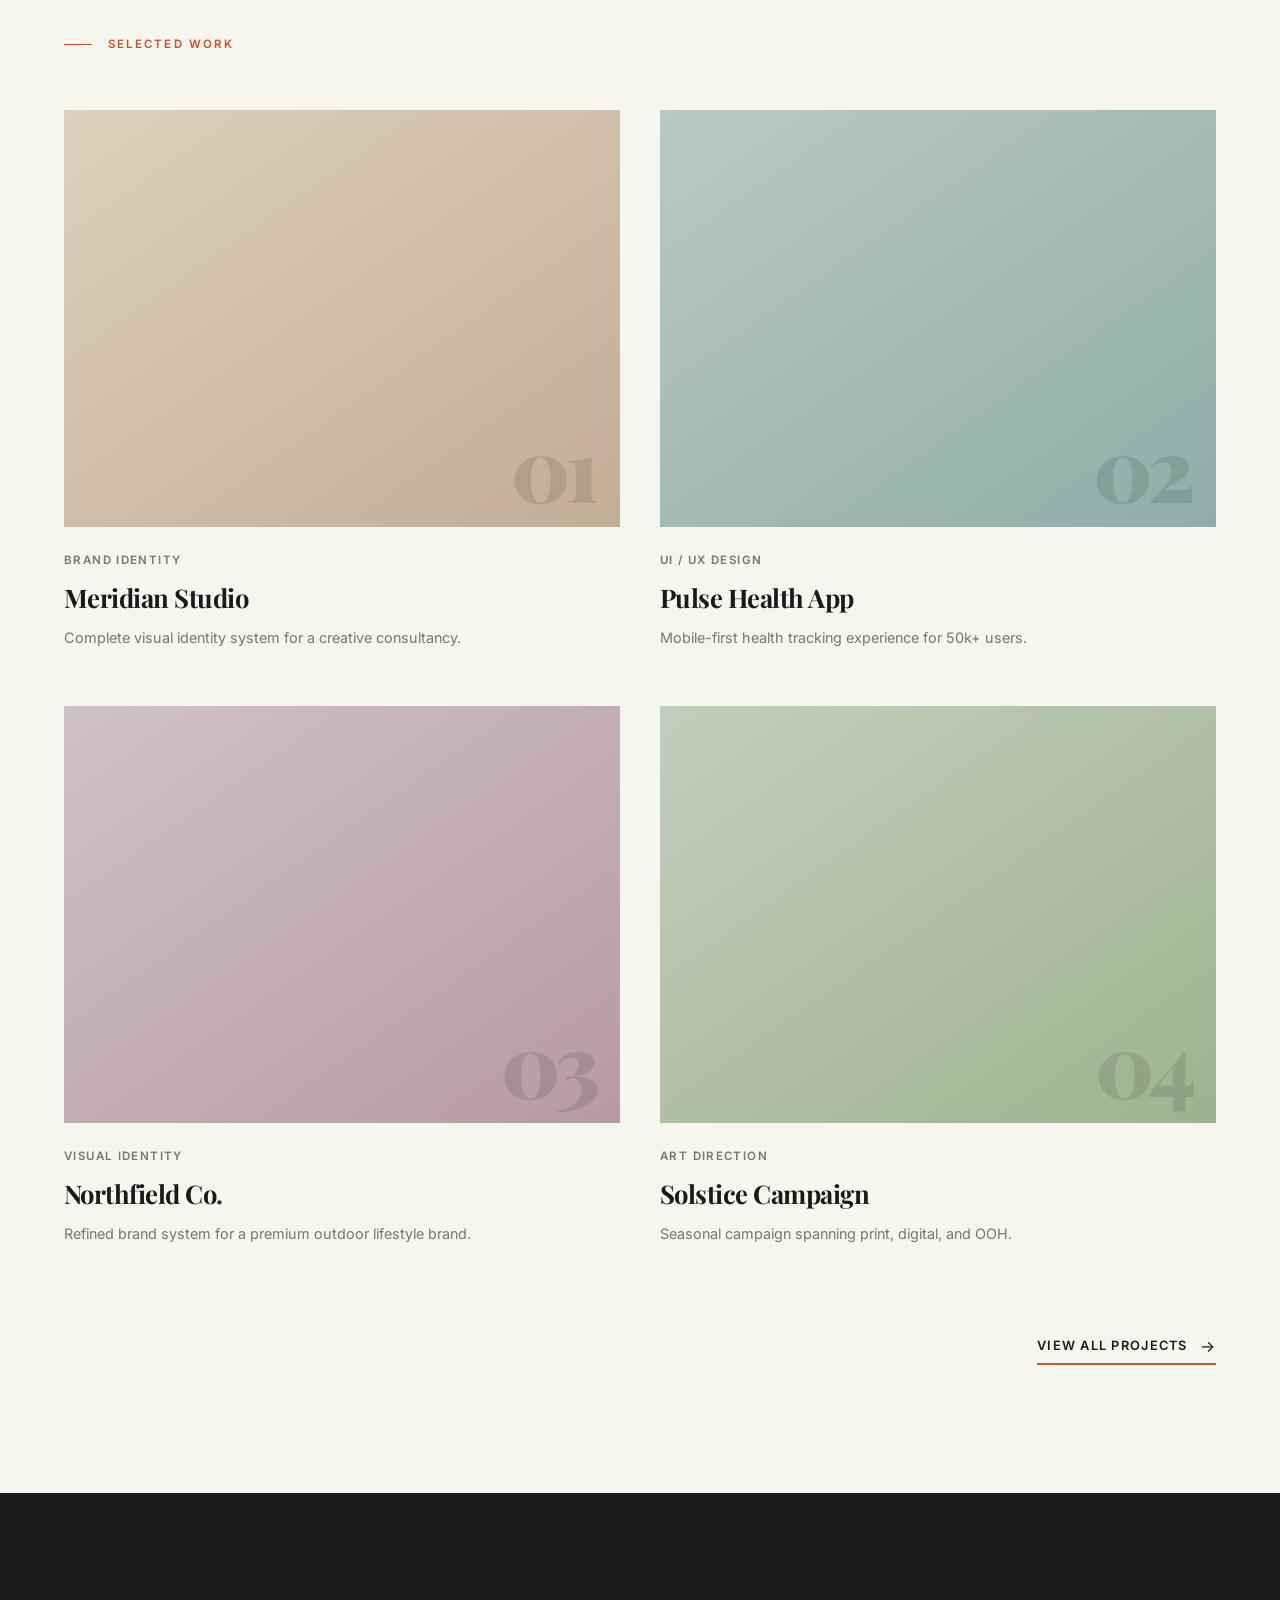
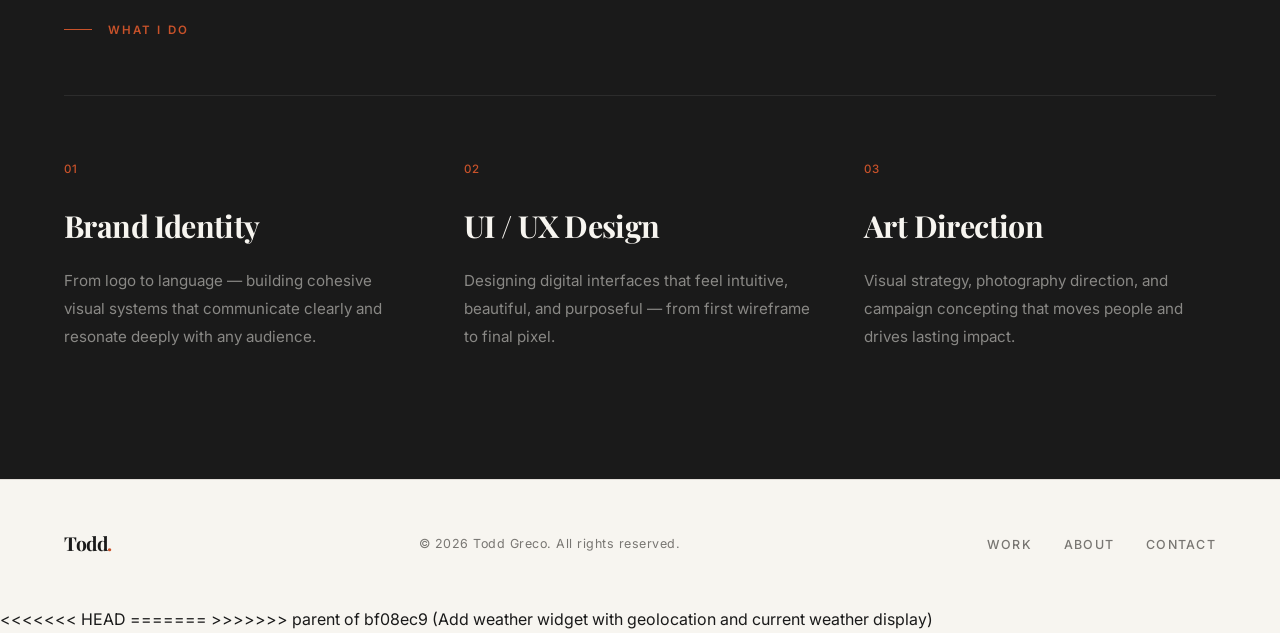
==== commit 8e6b51ed: "Revert "Add weather widget with geolocation and current weather display" This reverts commit bf08ec9" ====
--- a/index.html
+++ b/index.html
@@ -8,30 +8,10 @@
   <link rel="preconnect" href="https://fonts.gstatic.com" crossorigin>
   <link href="https://fonts.googleapis.com/css2?family=Playfair+Display:ital,wght@0,400;0,700;0,900;1,400;1,700&family=Inter:wght@300;400;500;600&display=swap" rel="stylesheet">
   <link rel="stylesheet" href="css/styles.css">
-  <style>
-  /* Weather widget — scoped styles to match site */
-  .weather-card {
-    background: linear-gradient(180deg, rgba(255,255,255,0.95), rgba(250,249,246,0.95));
-    border: 1px solid var(--border);
-    padding: 0.7rem 0.9rem;
-    border-radius: 10px;
-    min-width: 120px;
-    color: var(--text);
-    box-shadow: 0 6px 18px rgba(26,26,26,0.04);
-    display: flex;
-    flex-direction: column;
-    gap: 0.5rem;
-    font-size: 0.9rem;
-  }
-  .weather-main { display:flex; gap:0.65rem; align-items:center; }
-  .weather-emoji { font-size:1.6rem; width:36px; text-align:center; }
-  .weather-temp { font-family: 'Playfair Display', serif; font-size:1.2rem; font-weight:700; }
-  .weather-conds { color:var(--muted); font-size:0.82rem; }
-  .weather-location { color:var(--muted); font-size:0.72rem; letter-spacing:0.02em; }
-  @media (max-width:720px){
-    .weather-card{ display:none; }
-  }
-  </style>
+<<<<<<< HEAD
+  
+=======
+>>>>>>> parent of bf08ec9 (Add weather widget with geolocation and current weather display)
 </head>
 <body>
 
@@ -59,21 +39,7 @@
         Crafting <strong>intentional experiences</strong> through
         thoughtful design, bold typography, and visual storytelling.
       </p>
-      <div style="display:flex;align-items:flex-end;gap:1.5rem;">
-        <a href="#work" class="hero-scroll">Explore work</a>
-
-        <!-- Weather widget -->
-        <div id="weather-widget" class="weather-card" aria-live="polite">
-          <div class="weather-main">
-            <div class="weather-emoji" aria-hidden="true">—</div>
-            <div>
-              <div class="weather-temp">—°</div>
-              <div class="weather-conds">Loading…</div>
-            </div>
-          </div>
-          <div class="weather-location">Detecting location…</div>
-        </div>
-      </div>
+      <a href="#work" class="hero-scroll">Explore work</a>
     </div>
   </section>
 
@@ -192,85 +158,10 @@
     </ul>
   </footer>
 
-  <script>
-  // Weather widget: geolocation -> Open-Meteo current weather + reverse geocode
-  (function(){
-    const el = document.getElementById('weather-widget');
-    if(!el) return;
+<<<<<<< HEAD
+  <script src="js/app.js"></script>
 
-    const emojiFor = (code) => {
-      // Open-Meteo weathercode mapping (simplified)
-      if(code === 0) return '☀️';
-      if(code === 1 || code === 2) return '⛅';
-      if(code === 3) return '☁️';
-      if([45,48].includes(code)) return '🌫️';
-      if((code>=51 && code<=67) || (code>=80 && code<=82)) return '🌧️';
-      if(code>=71 && code<=77) return '❄️';
-      if(code>=95) return '⛈️';
-      return '❓';
-    };
-
-    const setLoading = (text)=>{
-      el.querySelector('.weather-conds').textContent = text;
-      el.querySelector('.weather-temp').textContent = '—°';
-      el.querySelector('.weather-emoji').textContent = '…';
-      el.querySelector('.weather-location').textContent = '';
-    }
-
-    const showError = (msg)=>{
-      el.querySelector('.weather-conds').textContent = msg;
-      el.querySelector('.weather-emoji').textContent = '⚠️';
-      el.querySelector('.weather-location').textContent = '';
-    }
-
-    const fetchWeather = async (lat, lon) => {
-      try{
-        const url = `https://api.open-meteo.com/v1/forecast?latitude=${lat}&longitude=${lon}&current_weather=true&temperature_unit=fahrenheit`;
-        const r = await fetch(url);
-        if(!r.ok) throw new Error('Weather fetch failed');
-        const data = await r.json();
-        if(!data.current_weather) throw new Error('No current weather');
-        const w = data.current_weather;
-        const emoji = emojiFor(w.weathercode);
-        el.querySelector('.weather-emoji').textContent = emoji;
-        el.querySelector('.weather-temp').textContent = `${Math.round(w.temperature)}°`;
-        el.querySelector('.weather-conds').textContent = `Feels like ${Math.round(w.temperature)}°`;
-      }catch(err){
-        showError('Unable to load weather');
-        console.error(err);
-      }
-    };
-
-    const reverseGeocode = async (lat, lon) => {
-      try{
-        const r = await fetch(`https://geocoding-api.open-meteo.com/v1/reverse?latitude=${lat}&longitude=${lon}&language=en&limit=1`);
-        if(!r.ok) return;
-        const j = await r.json();
-        const name = (j && j.results && j.results[0] && (j.results[0].name || j.results[0].locality || j.results[0].county)) || '';
-        if(name) el.querySelector('.weather-location').textContent = name;
-      }catch(e){ console.warn('reverse geocode', e); }
-    }
-
-    function locateAndUpdate(){
-      setLoading('Detecting…');
-      if(!navigator.geolocation){ showError('Geolocation unavailable'); return; }
-      navigator.geolocation.getCurrentPosition(async (pos)=>{
-        const lat = pos.coords.latitude.toFixed(4);
-        const lon = pos.coords.longitude.toFixed(4);
-        el.querySelector('.weather-location').textContent = `${lat}, ${lon}`;
-        await fetchWeather(lat, lon);
-        reverseGeocode(lat, lon);
-      }, (err)=>{
-        console.warn('geo err', err);
-        showError('Enable location to see your weather.');
-      }, {timeout:10000});
-    }
-
-    // init on DOM ready
-    if(document.readyState === 'loading') document.addEventListener('DOMContentLoaded', locateAndUpdate);
-    else locateAndUpdate();
-  })();
-  </script>
-
+=======
+>>>>>>> parent of bf08ec9 (Add weather widget with geolocation and current weather display)
 </body>
 </html>
--- a/css/styles.css
+++ b/css/styles.css
@@ -707,3 +707,26 @@
   color: rgba(247, 245, 240, 0.5);
   margin-bottom: 2.5rem;
 }
+
+/* Weather widget — scoped styles (moved from index.html) */
+.weather-card {
+  background: linear-gradient(180deg, rgba(255,255,255,0.95), rgba(250,249,246,0.95));
+  border: 1px solid var(--border);
+  padding: 0.7rem 0.9rem;
+  border-radius: 10px;
+  min-width: 120px;
+  color: var(--text);
+  box-shadow: 0 6px 18px rgba(26,26,26,0.04);
+  display: flex;
+  flex-direction: column;
+  gap: 0.5rem;
+  font-size: 0.9rem;
+}
+.weather-main { display:flex; gap:0.65rem; align-items:center; }
+.weather-emoji { font-size:1.6rem; width:36px; text-align:center; }
+.weather-temp { font-family: 'Playfair Display', serif; font-size:1.2rem; font-weight:700; }
+.weather-conds { color:var(--muted); font-size:0.82rem; }
+.weather-location { color:var(--muted); font-size:0.72rem; letter-spacing:0.02em; }
+@media (max-width:720px){
+  .weather-card{ display:none; }
+}
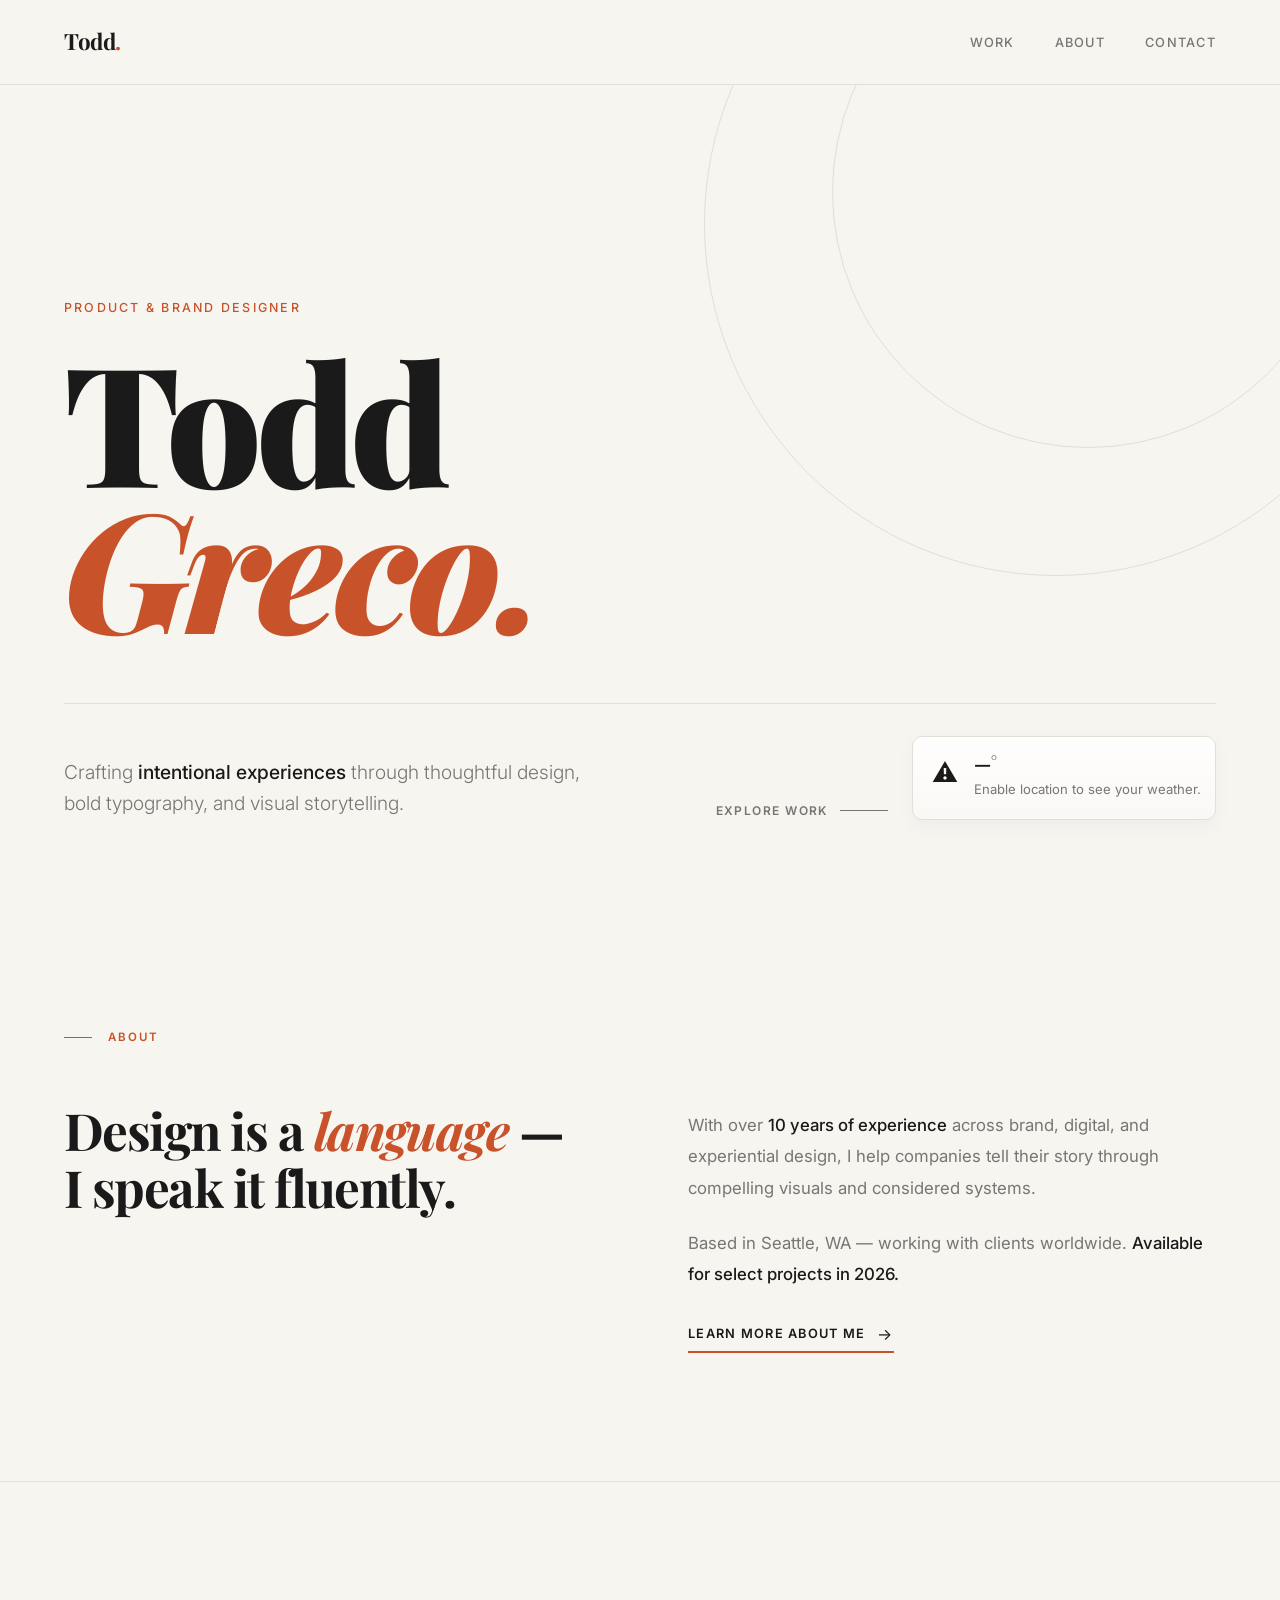
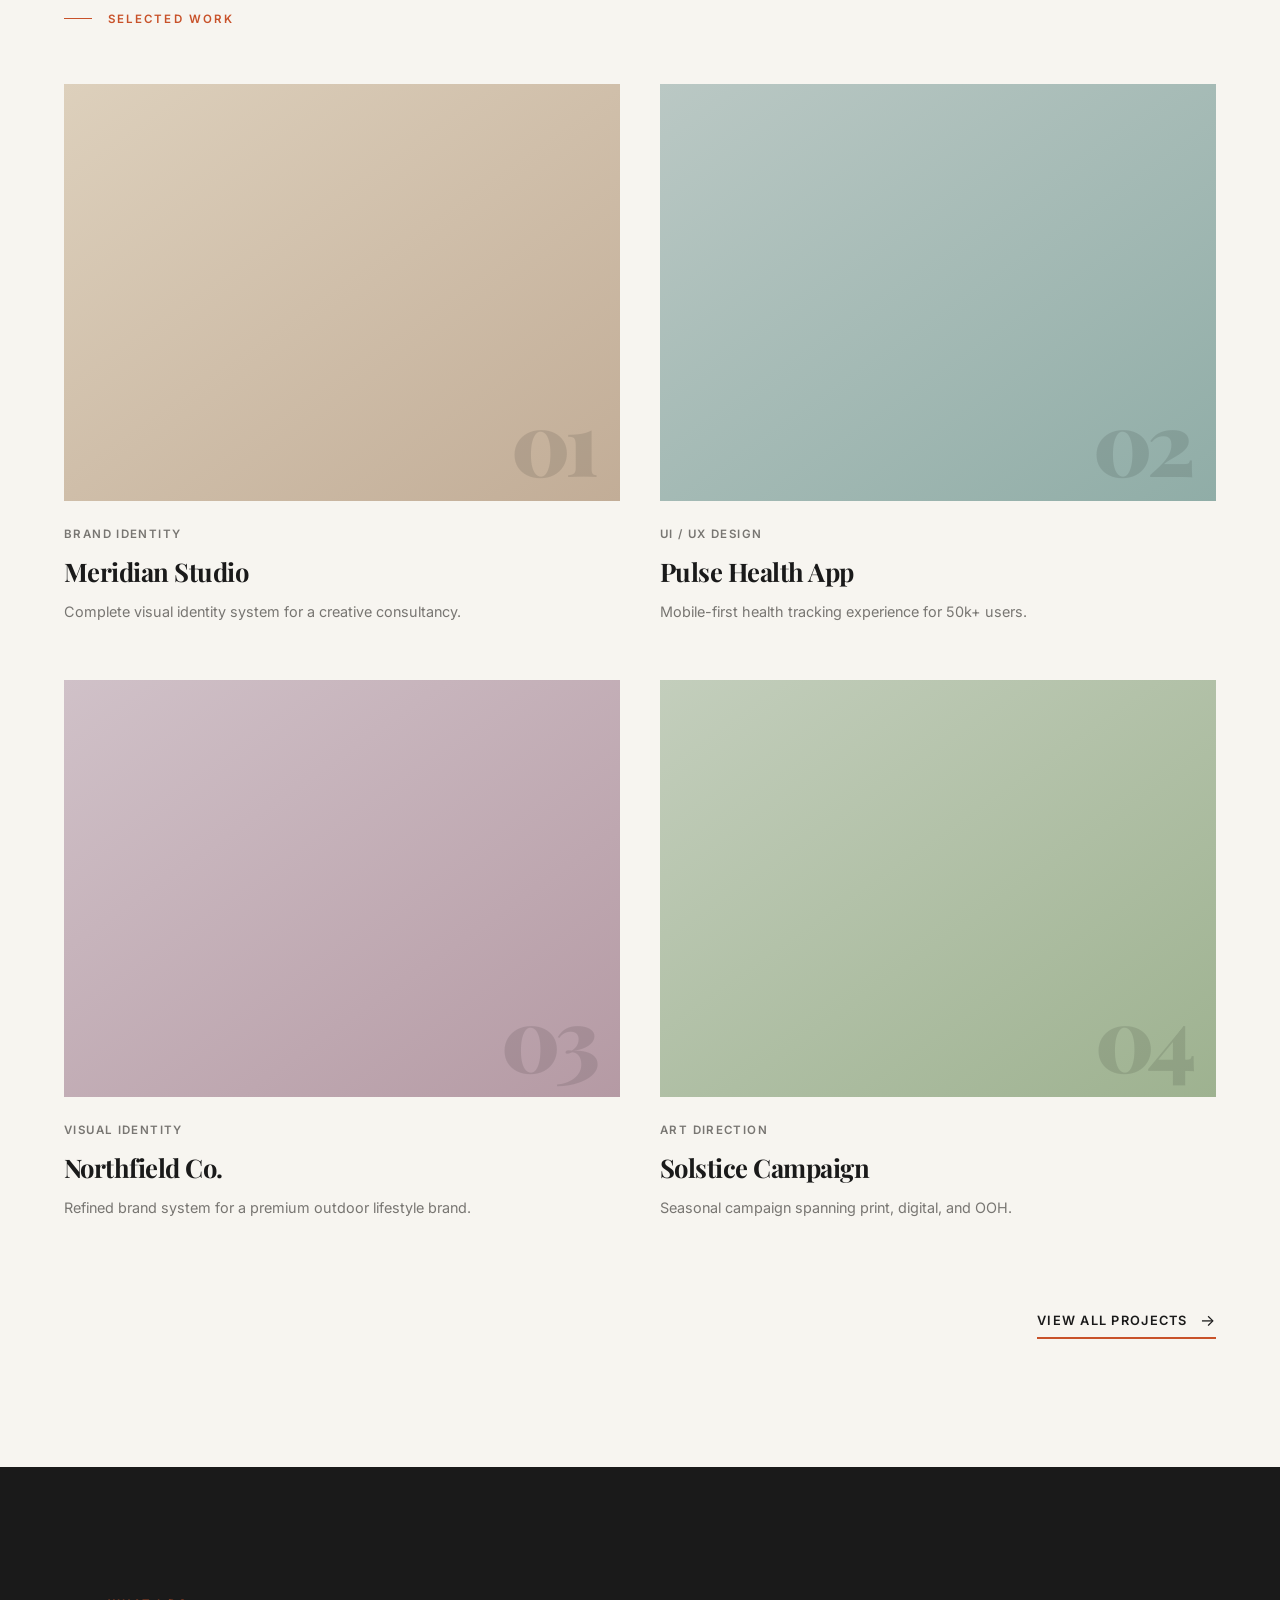
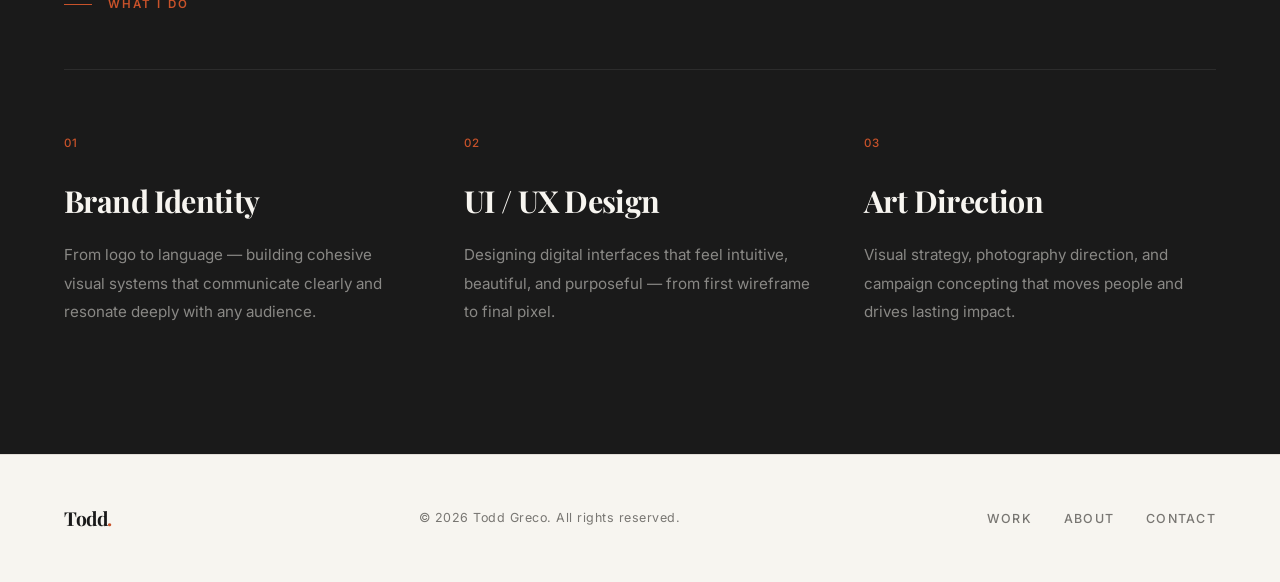
==== commit d67f59ab: "revert!" ====
--- a/index.html
+++ b/index.html
@@ -8,10 +8,30 @@
   <link rel="preconnect" href="https://fonts.gstatic.com" crossorigin>
   <link href="https://fonts.googleapis.com/css2?family=Playfair+Display:ital,wght@0,400;0,700;0,900;1,400;1,700&family=Inter:wght@300;400;500;600&display=swap" rel="stylesheet">
   <link rel="stylesheet" href="css/styles.css">
-<<<<<<< HEAD
-  
-=======
->>>>>>> parent of bf08ec9 (Add weather widget with geolocation and current weather display)
+  <style>
+  /* Weather widget — scoped styles to match site */
+  .weather-card {
+    background: linear-gradient(180deg, rgba(255,255,255,0.95), rgba(250,249,246,0.95));
+    border: 1px solid var(--border);
+    padding: 0.7rem 0.9rem;
+    border-radius: 10px;
+    min-width: 120px;
+    color: var(--text);
+    box-shadow: 0 6px 18px rgba(26,26,26,0.04);
+    display: flex;
+    flex-direction: column;
+    gap: 0.5rem;
+    font-size: 0.9rem;
+  }
+  .weather-main { display:flex; gap:0.65rem; align-items:center; }
+  .weather-emoji { font-size:1.6rem; width:36px; text-align:center; }
+  .weather-temp { font-family: 'Playfair Display', serif; font-size:1.2rem; font-weight:700; }
+  .weather-conds { color:var(--muted); font-size:0.82rem; }
+  .weather-location { color:var(--muted); font-size:0.72rem; letter-spacing:0.02em; }
+  @media (max-width:720px){
+    .weather-card{ display:none; }
+  }
+  </style>
 </head>
 <body>
 
@@ -39,7 +59,21 @@
         Crafting <strong>intentional experiences</strong> through
         thoughtful design, bold typography, and visual storytelling.
       </p>
-      <a href="#work" class="hero-scroll">Explore work</a>
+      <div style="display:flex;align-items:flex-end;gap:1.5rem;">
+        <a href="#work" class="hero-scroll">Explore work</a>
+
+        <!-- Weather widget -->
+        <div id="weather-widget" class="weather-card" aria-live="polite">
+          <div class="weather-main">
+            <div class="weather-emoji" aria-hidden="true">—</div>
+            <div>
+              <div class="weather-temp">—°</div>
+              <div class="weather-conds">Loading…</div>
+            </div>
+          </div>
+          <div class="weather-location">Detecting location…</div>
+        </div>
+      </div>
     </div>
   </section>
 
@@ -158,10 +192,85 @@
     </ul>
   </footer>
 
-<<<<<<< HEAD
-  <script src="js/app.js"></script>
-
-=======
->>>>>>> parent of bf08ec9 (Add weather widget with geolocation and current weather display)
+  <script>
+  // Weather widget: geolocation -> Open-Meteo current weather + reverse geocode
+  (function(){
+    const el = document.getElementById('weather-widget');
+    if(!el) return;
+
+    const emojiFor = (code) => {
+      // Open-Meteo weathercode mapping (simplified)
+      if(code === 0) return '☀️';
+      if(code === 1 || code === 2) return '⛅';
+      if(code === 3) return '☁️';
+      if([45,48].includes(code)) return '🌫️';
+      if((code>=51 && code<=67) || (code>=80 && code<=82)) return '🌧️';
+      if(code>=71 && code<=77) return '❄️';
+      if(code>=95) return '⛈️';
+      return '❓';
+    };
+
+    const setLoading = (text)=>{
+      el.querySelector('.weather-conds').textContent = text;
+      el.querySelector('.weather-temp').textContent = '—°';
+      el.querySelector('.weather-emoji').textContent = '…';
+      el.querySelector('.weather-location').textContent = '';
+    }
+
+    const showError = (msg)=>{
+      el.querySelector('.weather-conds').textContent = msg;
+      el.querySelector('.weather-emoji').textContent = '⚠️';
+      el.querySelector('.weather-location').textContent = '';
+    }
+
+    const fetchWeather = async (lat, lon) => {
+      try{
+        const url = `https://api.open-meteo.com/v1/forecast?latitude=${lat}&longitude=${lon}&current_weather=true&temperature_unit=fahrenheit`;
+        const r = await fetch(url);
+        if(!r.ok) throw new Error('Weather fetch failed');
+        const data = await r.json();
+        if(!data.current_weather) throw new Error('No current weather');
+        const w = data.current_weather;
+        const emoji = emojiFor(w.weathercode);
+        el.querySelector('.weather-emoji').textContent = emoji;
+        el.querySelector('.weather-temp').textContent = `${Math.round(w.temperature)}°`;
+        el.querySelector('.weather-conds').textContent = `Feels like ${Math.round(w.temperature)}°`;
+      }catch(err){
+        showError('Unable to load weather');
+        console.error(err);
+      }
+    };
+
+    const reverseGeocode = async (lat, lon) => {
+      try{
+        const r = await fetch(`https://geocoding-api.open-meteo.com/v1/reverse?latitude=${lat}&longitude=${lon}&language=en&limit=1`);
+        if(!r.ok) return;
+        const j = await r.json();
+        const name = (j && j.results && j.results[0] && (j.results[0].name || j.results[0].locality || j.results[0].county)) || '';
+        if(name) el.querySelector('.weather-location').textContent = name;
+      }catch(e){ console.warn('reverse geocode', e); }
+    }
+
+    function locateAndUpdate(){
+      setLoading('Detecting…');
+      if(!navigator.geolocation){ showError('Geolocation unavailable'); return; }
+      navigator.geolocation.getCurrentPosition(async (pos)=>{
+        const lat = pos.coords.latitude.toFixed(4);
+        const lon = pos.coords.longitude.toFixed(4);
+        el.querySelector('.weather-location').textContent = `${lat}, ${lon}`;
+        await fetchWeather(lat, lon);
+        reverseGeocode(lat, lon);
+      }, (err)=>{
+        console.warn('geo err', err);
+        showError('Enable location to see your weather.');
+      }, {timeout:10000});
+    }
+
+    // init on DOM ready
+    if(document.readyState === 'loading') document.addEventListener('DOMContentLoaded', locateAndUpdate);
+    else locateAndUpdate();
+  })();
+  </script>
+
 </body>
-</html>
+</html>
